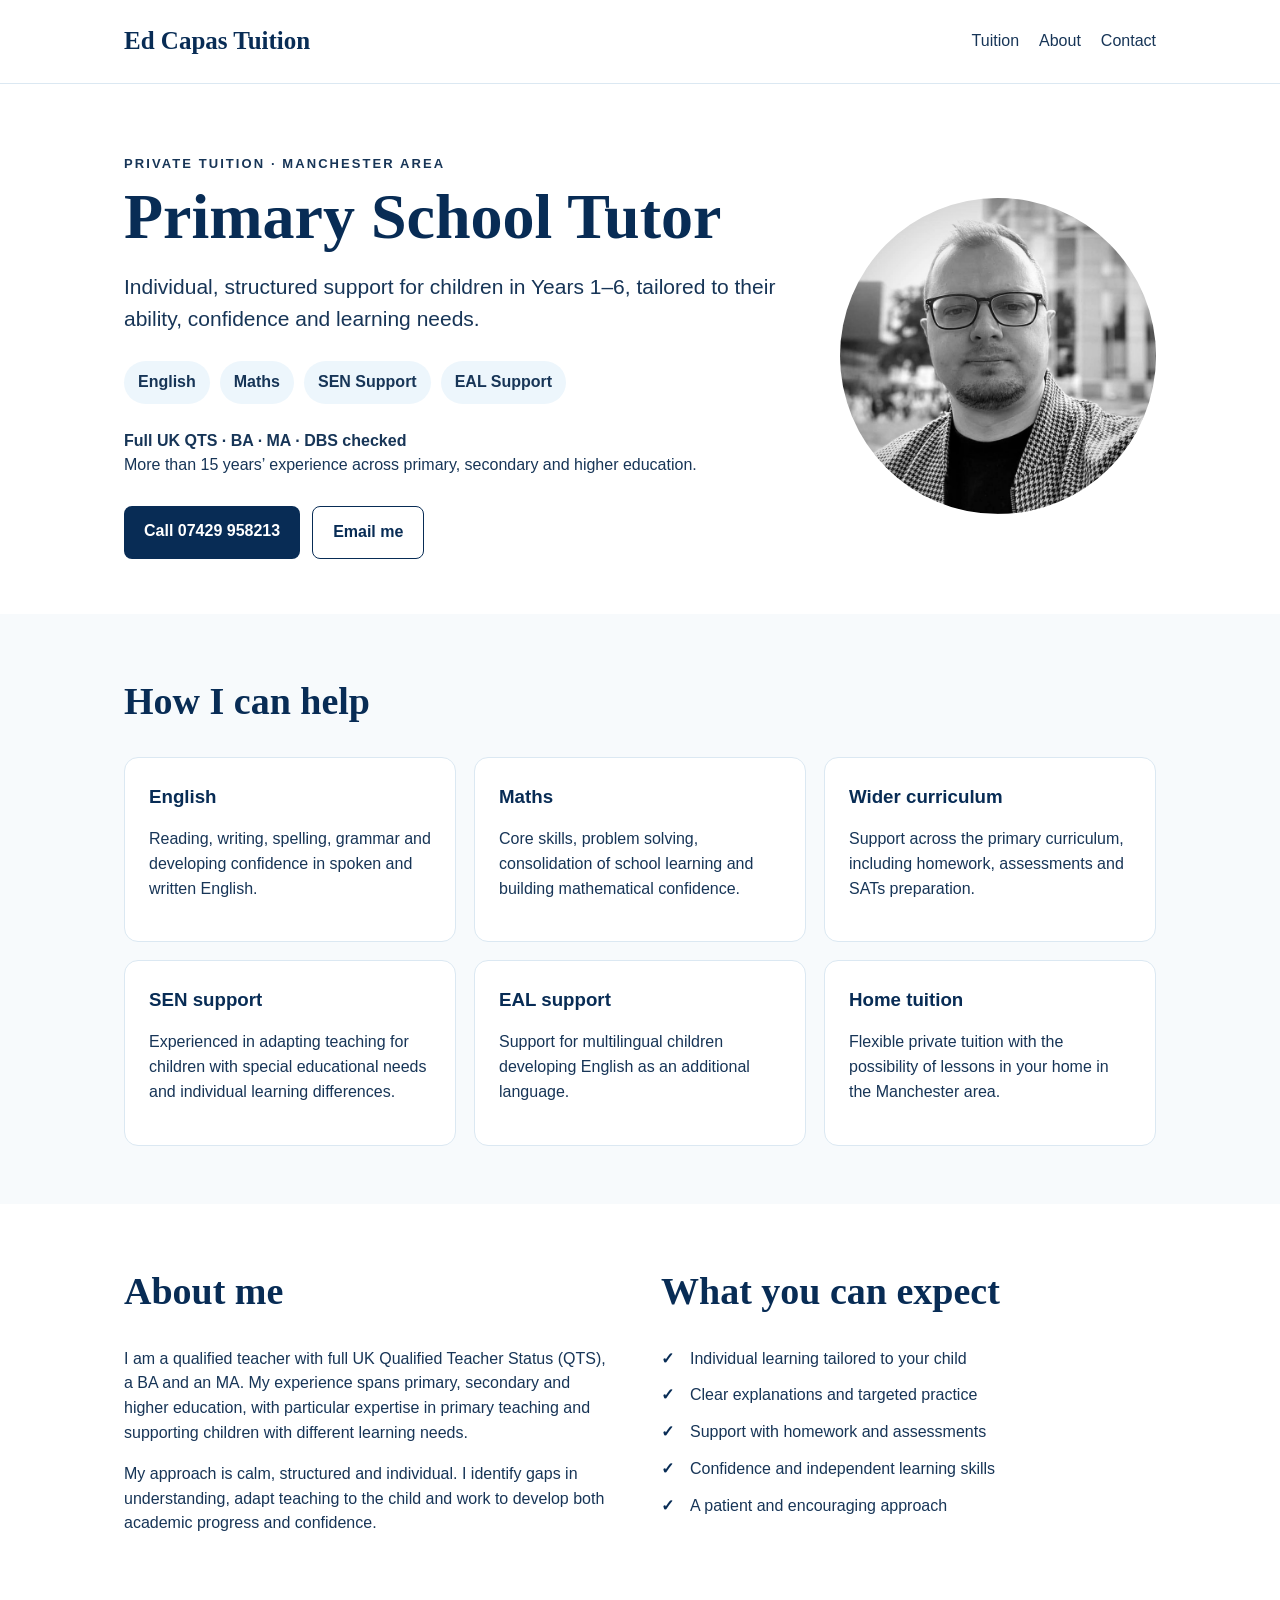
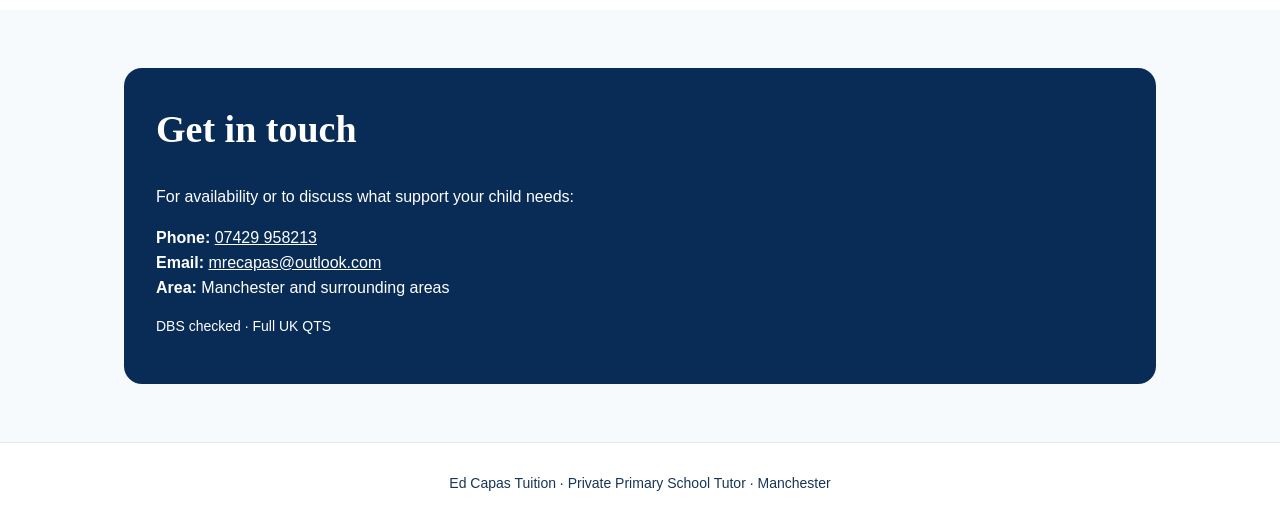
==== index.html @ f1cfe9b7 "Add files via upload" ====
<!doctype html>
<html lang="en">
<head>
<meta charset="utf-8">
<meta name="viewport" content="width=device-width,initial-scale=1">
<title>Ed Capas Tuition | Primary School Tutor Manchester</title>
<style>
:root {
  --navy:#082c55; --ink:#173557; --pale:#edf6fc; --soft:#f7fafc; --line:#dbe8f2;
}
*{box-sizing:border-box}
body{margin:0;font-family:Arial,Helvetica,sans-serif;color:var(--ink);background:white;line-height:1.55}
.wrap{max-width:1080px;margin:auto;padding:0 24px}
header{padding:22px 0;border-bottom:1px solid var(--line)}
nav{display:flex;align-items:center;justify-content:space-between;gap:20px}
.brand{font-family:Georgia,serif;font-size:25px;font-weight:700;color:var(--navy)}
nav a{color:var(--ink);text-decoration:none;margin-left:20px}
.hero{padding:70px 0 55px}
.hero-grid{display:grid;grid-template-columns:1.35fr .65fr;gap:60px;align-items:center}
.kicker{text-transform:uppercase;letter-spacing:.16em;font-size:13px;font-weight:700}
h1{font-family:Georgia,serif;color:var(--navy);font-size:64px;line-height:1.03;margin:10px 0 20px}
.lead{font-size:21px;max-width:700px}
.pills{display:flex;flex-wrap:wrap;gap:10px;margin:25px 0}
.pill{background:var(--pale);padding:9px 14px;border-radius:999px;font-weight:700}
.btns{display:flex;flex-wrap:wrap;gap:12px;margin-top:28px}
.btn{display:inline-block;padding:13px 20px;border-radius:8px;text-decoration:none;font-weight:700}
.primary{background:var(--navy);color:white} .secondary{border:1px solid var(--navy);color:var(--navy)}
.portrait{width:100%;max-width:330px;aspect-ratio:1;border-radius:50%;object-fit:cover;filter:grayscale(1);display:block;margin:auto}
section{padding:58px 0}
.alt{background:var(--soft)}
h2{font-family:Georgia,serif;color:var(--navy);font-size:38px;margin:0 0 26px}
.cards{display:grid;grid-template-columns:repeat(3,1fr);gap:18px}
.card{border:1px solid var(--line);border-radius:14px;padding:24px;background:white}
.card h3{color:var(--navy);margin:0 0 8px}
.two{display:grid;grid-template-columns:1fr 1fr;gap:42px}
.checks{padding:0;list-style:none}
.checks li{margin:12px 0;padding-left:29px;position:relative}
.checks li:before{content:"✓";position:absolute;left:0;color:var(--navy);font-weight:900}
.contact{background:var(--navy);color:white;border-radius:18px;padding:32px}
.contact h2{color:white}
.contact a{color:white}
.small{font-size:14px}
footer{padding:30px 0;text-align:center;border-top:1px solid var(--line);font-size:14px}
@media(max-width:760px){
 .hero-grid,.two{grid-template-columns:1fr} .hero-grid{gap:35px}
 .portrait{max-width:240px} h1{font-size:46px} .cards{grid-template-columns:1fr}
 nav .links{display:none} .hero{padding-top:45px}
}
</style>
</head>
<body>
<header><div class="wrap"><nav><div class="brand">Ed Capas Tuition</div><div class="links"><a href="#support">Tuition</a><a href="#about">About</a><a href="#contact">Contact</a></div></nav></div></header>

<main>
<section class="hero"><div class="wrap hero-grid">
<div>
<div class="kicker">Private tuition · Manchester area</div>
<h1>Primary School Tutor</h1>
<p class="lead">Individual, structured support for children in Years 1–6, tailored to their ability, confidence and learning needs.</p>
<div class="pills"><span class="pill">English</span><span class="pill">Maths</span><span class="pill">SEN Support</span><span class="pill">EAL Support</span></div>
<p><strong>Full UK QTS · BA · MA · DBS checked</strong><br>More than 15 years’ experience across primary, secondary and higher education.</p>
<div class="btns"><a class="btn primary" href="tel:07429958213">Call 07429 958213</a><a class="btn secondary" href="mailto:mrecapas@outlook.com">Email me</a></div>
</div>
<img class="portrait" src="[data-uri]" alt="Ed Capas, private tutor">
</div></section>

<section id="support" class="alt"><div class="wrap">
<h2>How I can help</h2>
<div class="cards">
<div class="card"><h3>English</h3><p>Reading, writing, spelling, grammar and developing confidence in spoken and written English.</p></div>
<div class="card"><h3>Maths</h3><p>Core skills, problem solving, consolidation of school learning and building mathematical confidence.</p></div>
<div class="card"><h3>Wider curriculum</h3><p>Support across the primary curriculum, including homework, assessments and SATs preparation.</p></div>
<div class="card"><h3>SEN support</h3><p>Experienced in adapting teaching for children with special educational needs and individual learning differences.</p></div>
<div class="card"><h3>EAL support</h3><p>Support for multilingual children developing English as an additional language.</p></div>
<div class="card"><h3>Home tuition</h3><p>Flexible private tuition with the possibility of lessons in your home in the Manchester area.</p></div>
</div></div></section>

<section id="about"><div class="wrap two">
<div>
<h2>About me</h2>
<p>I am a qualified teacher with full UK Qualified Teacher Status (QTS), a BA and an MA. My experience spans primary, secondary and higher education, with particular expertise in primary teaching and supporting children with different learning needs.</p>
<p>My approach is calm, structured and individual. I identify gaps in understanding, adapt teaching to the child and work to develop both academic progress and confidence.</p>
</div>
<div>
<h2>What you can expect</h2>
<ul class="checks">
<li>Individual learning tailored to your child</li>
<li>Clear explanations and targeted practice</li>
<li>Support with homework and assessments</li>
<li>Confidence and independent learning skills</li>
<li>A patient and encouraging approach</li>
</ul>
</div>
</div></section>

<section id="contact" class="alt"><div class="wrap"><div class="contact">
<h2>Get in touch</h2>
<p>For availability or to discuss what support your child needs:</p>
<p><strong>Phone:</strong> <a href="tel:07429958213">07429 958213</a><br>
<strong>Email:</strong> <a href="mailto:mrecapas@outlook.com">mrecapas@outlook.com</a><br>
<strong>Area:</strong> Manchester and surrounding areas</p>
<p class="small">DBS checked · Full UK QTS</p>
</div></div></section>
</main>
<footer><div class="wrap">Ed Capas Tuition · Private Primary School Tutor · Manchester</div></footer>
</body></html>
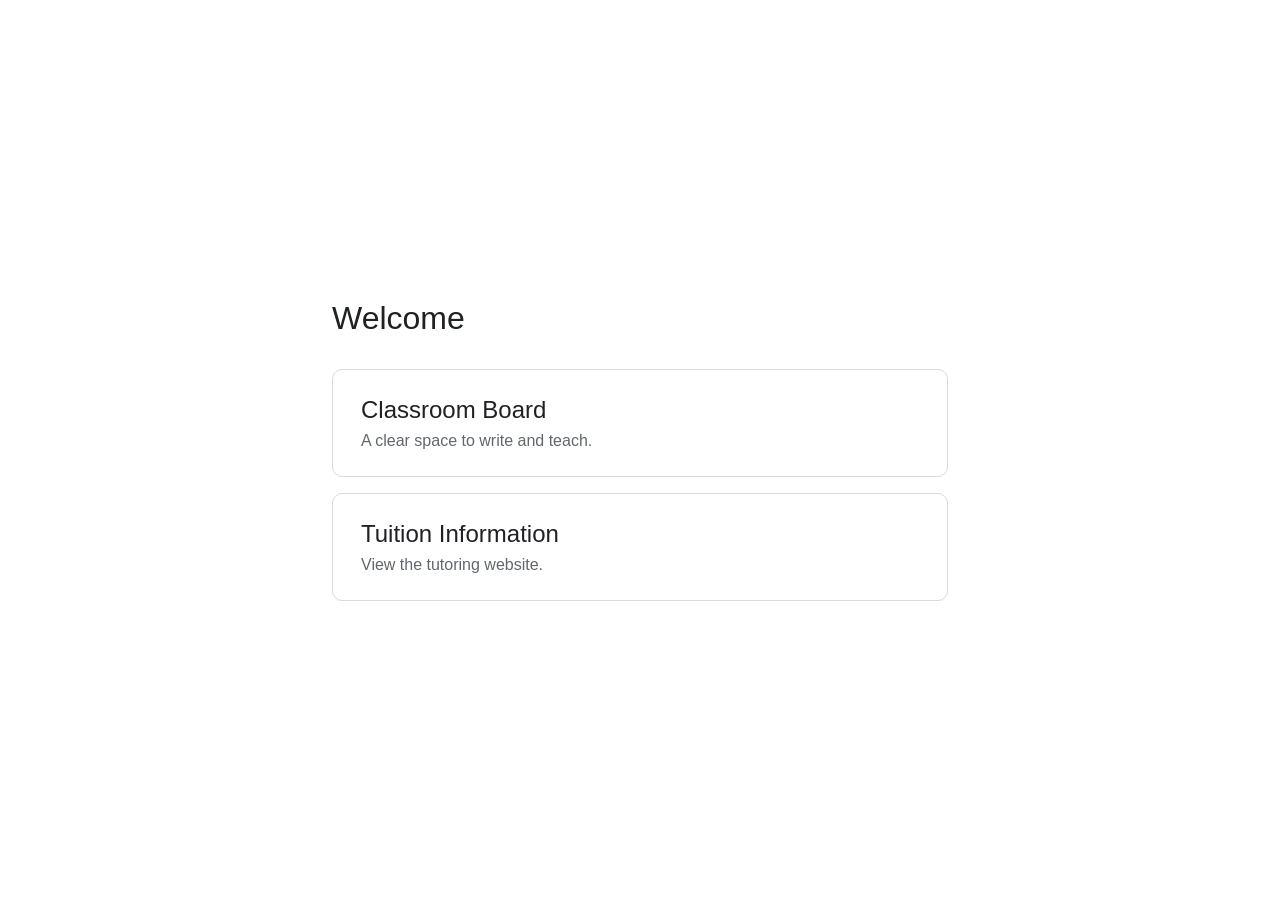
==== commit d016280d: "Add safe landing page and preserve tuition website" ====
--- a/index.html
+++ b/index.html
@@ -1,106 +1,12 @@
 <!doctype html>
-<html lang="en">
+<html lang="en-GB">
 <head>
 <meta charset="utf-8">
 <meta name="viewport" content="width=device-width,initial-scale=1">
-<title>Ed Capas Tuition | Primary School Tutor Manchester</title>
+<title>Welcome</title>
 <style>
-:root {
-  --navy:#082c55; --ink:#173557; --pale:#edf6fc; --soft:#f7fafc; --line:#dbe8f2;
-}
-*{box-sizing:border-box}
-body{margin:0;font-family:Arial,Helvetica,sans-serif;color:var(--ink);background:white;line-height:1.55}
-.wrap{max-width:1080px;margin:auto;padding:0 24px}
-header{padding:22px 0;border-bottom:1px solid var(--line)}
-nav{display:flex;align-items:center;justify-content:space-between;gap:20px}
-.brand{font-family:Georgia,serif;font-size:25px;font-weight:700;color:var(--navy)}
-nav a{color:var(--ink);text-decoration:none;margin-left:20px}
-.hero{padding:70px 0 55px}
-.hero-grid{display:grid;grid-template-columns:1.35fr .65fr;gap:60px;align-items:center}
-.kicker{text-transform:uppercase;letter-spacing:.16em;font-size:13px;font-weight:700}
-h1{font-family:Georgia,serif;color:var(--navy);font-size:64px;line-height:1.03;margin:10px 0 20px}
-.lead{font-size:21px;max-width:700px}
-.pills{display:flex;flex-wrap:wrap;gap:10px;margin:25px 0}
-.pill{background:var(--pale);padding:9px 14px;border-radius:999px;font-weight:700}
-.btns{display:flex;flex-wrap:wrap;gap:12px;margin-top:28px}
-.btn{display:inline-block;padding:13px 20px;border-radius:8px;text-decoration:none;font-weight:700}
-.primary{background:var(--navy);color:white} .secondary{border:1px solid var(--navy);color:var(--navy)}
-.portrait{width:100%;max-width:330px;aspect-ratio:1;border-radius:50%;object-fit:cover;filter:grayscale(1);display:block;margin:auto}
-section{padding:58px 0}
-.alt{background:var(--soft)}
-h2{font-family:Georgia,serif;color:var(--navy);font-size:38px;margin:0 0 26px}
-.cards{display:grid;grid-template-columns:repeat(3,1fr);gap:18px}
-.card{border:1px solid var(--line);border-radius:14px;padding:24px;background:white}
-.card h3{color:var(--navy);margin:0 0 8px}
-.two{display:grid;grid-template-columns:1fr 1fr;gap:42px}
-.checks{padding:0;list-style:none}
-.checks li{margin:12px 0;padding-left:29px;position:relative}
-.checks li:before{content:"✓";position:absolute;left:0;color:var(--navy);font-weight:900}
-.contact{background:var(--navy);color:white;border-radius:18px;padding:32px}
-.contact h2{color:white}
-.contact a{color:white}
-.small{font-size:14px}
-footer{padding:30px 0;text-align:center;border-top:1px solid var(--line);font-size:14px}
-@media(max-width:760px){
- .hero-grid,.two{grid-template-columns:1fr} .hero-grid{gap:35px}
- .portrait{max-width:240px} h1{font-size:46px} .cards{grid-template-columns:1fr}
- nav .links{display:none} .hero{padding-top:45px}
-}
+*{box-sizing:border-box}body{margin:0;min-height:100svh;display:grid;place-items:center;background:#fff;color:#202124;font-family:Arial,Helvetica,sans-serif}main{width:min(680px,100%);padding:32px}h1{font-size:32px;font-weight:500;margin:0 0 32px}nav{display:grid;gap:16px}a{display:block;padding:26px 28px;border:1px solid #d8dadd;border-radius:10px;color:inherit;text-decoration:none;font-size:24px}a:hover{background:#f7f8f9;border-color:#969ba2}a:focus-visible{outline:3px solid #2563eb;outline-offset:4px}a span{display:block;font-size:16px;color:#62676e;margin-top:8px}
 </style>
 </head>
-<body>
-<header><div class="wrap"><nav><div class="brand">Ed Capas Tuition</div><div class="links"><a href="#support">Tuition</a><a href="#about">About</a><a href="#contact">Contact</a></div></nav></div></header>
-
-<main>
-<section class="hero"><div class="wrap hero-grid">
-<div>
-<div class="kicker">Private tuition · Manchester area</div>
-<h1>Primary School Tutor</h1>
-<p class="lead">Individual, structured support for children in Years 1–6, tailored to their ability, confidence and learning needs.</p>
-<div class="pills"><span class="pill">English</span><span class="pill">Maths</span><span class="pill">SEN Support</span><span class="pill">EAL Support</span></div>
-<p><strong>Full UK QTS · BA · MA · DBS checked</strong><br>More than 15 years’ experience across primary, secondary and higher education.</p>
-<div class="btns"><a class="btn primary" href="tel:07429958213">Call 07429 958213</a><a class="btn secondary" href="mailto:mrecapas@outlook.com">Email me</a></div>
-</div>
-<img class="portrait" src="[data-uri]